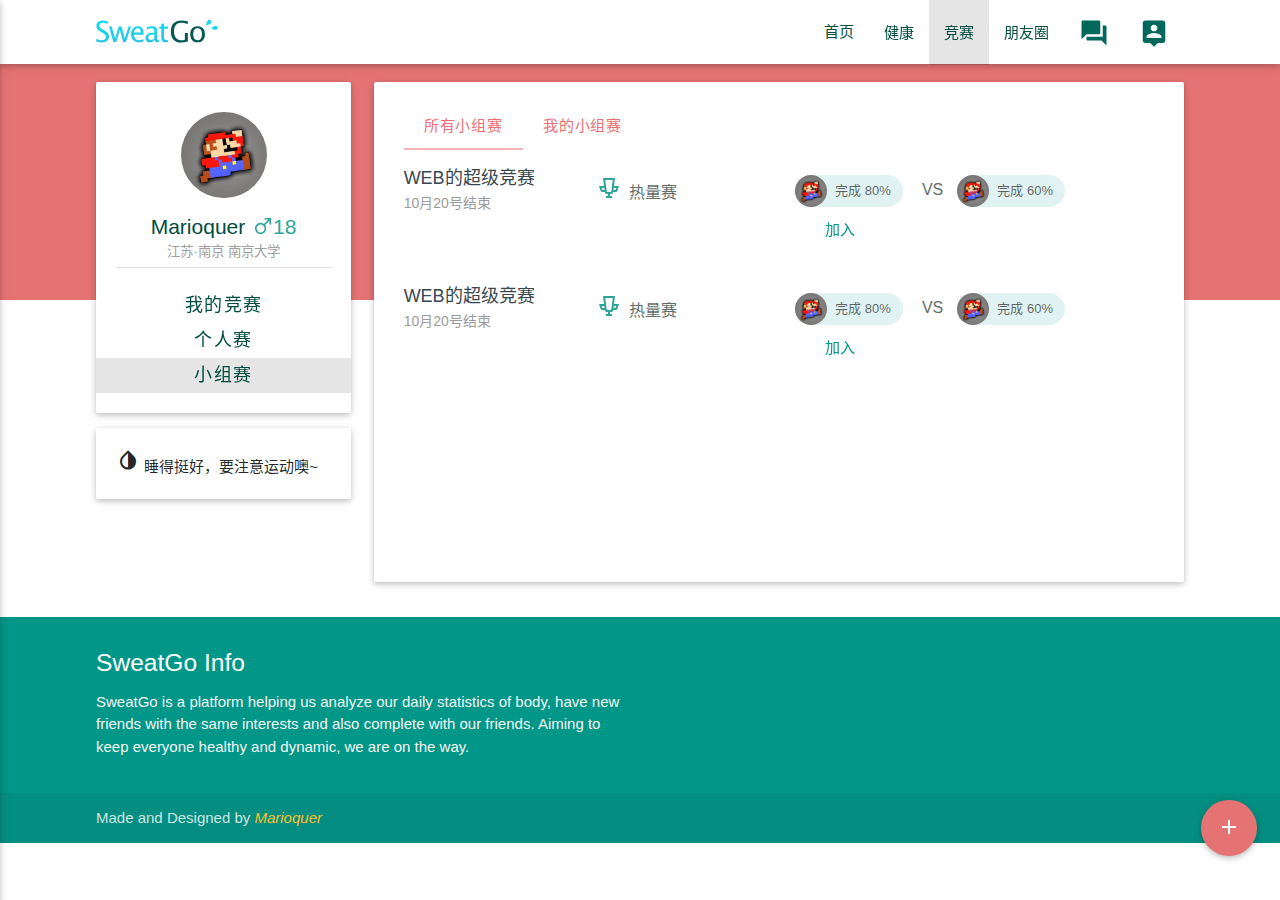
==== prototype/html/competitions-groups.html @ ed95698f "complete static page of "health","competition" and "moments"" ====
<!DOCTYPE html>
<html lang="zh-CN">

<head>
    <meta http-equiv="Content-Type" content="text/html; charset=UTF-8" />
    <meta name="viewport" content="width=device-width, initial-scale=1, maximum-scale=1.0, user-scalable=no" />
    <title>Sweat Go!!!</title>
    <!-- CSS  -->
    <link href="https://fonts.googleapis.com/icon?family=Material+Icons" rel="stylesheet">
    <link href="../css/materialize.css" type="text/css" rel="stylesheet" media="screen,projection">
    <link href="../css/index.css" type="text/css" rel="stylesheet">
    <link href="../css/common.css" type="text/css" rel="stylesheet"> </head>

<body class="min-height-700">
    <div class="back-color" style="background-color: #e57373;"></div>
    <nav class="white" role="navigation">
        <div class="nav-wrapper container">
            <a href="#" class="brand-logo"><img class="responsive-img" src="../image/logo.svg" alt=""></a>
            <ul class="right hide-on-med-and-down">
                <li><a href="index.html" class="teal-text text-darken-4">首页</a></li>
                <li><a href="health-exercise.html" class="waves-effect waves-light teal-text text-darken-4">健康</a></li>
                <li class="active"><a href="competitions-joined.html" class="waves-effect waves-light teal-text text-darken-4">竞赛</a></li>
                <li><a href="moments-all.html" class="waves-effect waves-light teal-text text-darken-4">朋友圈</a></li>
                <li><a href="messages.html" class="waves-effect waves-light teal-text text-darken-3"><i class="material-icons">question_answer</i></a></li>
                <li><a href="personal.html" class="waves-effect waves-light teal-text text-darken-3"><i class="material-icons">person_pin</i></a></li>
            </ul>
            <!--begin sidenav-->
            <ul id="nav-mobile" class="side-nav">
                <li>
                    <div class="userView"> <img class="background" src="../image/background.jpg">
                        <a href="#!"><img class="circle" src="../image/mario.jpg"></a> <a href="#!"><span class="white-text name">Marioquer</span></a> <span class="white-text email"></span> </div>
                </li>
                <ul>
                    <li><a href="index.html" class="waves-effect waves-teal teal-text text-darken-4 ">首 页 &nbsp;&nbsp;Home</a></li>
                </ul>
                <ul>
                    <li><a href="" class="waves-effect waves-teal teal-text text-darken-4 ">健 康 &nbsp;&nbsp;Health</a></li>
                    <li><a href="health-exercise.html" class="hin-text grey-text">&nbsp;&nbsp;运动统计 &nbsp;&nbsp;Exercise</a></li>
                    <li><a href="health-body.html" class="thin-text grey-text">&nbsp;&nbsp;身体指标 &nbsp;&nbsp;Body</a></li>
                    <li><a href="health-sleep.html" class="thin-text grey-text">&nbsp;&nbsp;睡眠状况 &nbsp;&nbsp;Sleep</a></li>
                </ul>
                <ul>
                    <li><a href="" class="waves-effect waves-teal teal-text text-darken-4 ">竞 赛 &nbsp;&nbsp;Competitions</a></li>
                    <li><a href="competition-joined.html" class="thin-text grey-text">&nbsp;&nbsp;我的竞赛 &nbsp;&nbsp;Joined</a></li>
                    <li><a href="competition-individual.html" class="thin-text grey-text">&nbsp;&nbsp;个人赛 &nbsp;&nbsp;Individual</a></li>
                    <li class="active"><a href="competition-groups.html" class="thin-text grey-text">&nbsp;&nbsp;小组赛 &nbsp;&nbsp;Groups</a></li>
                </ul>
                <ul>
                    <li><a href="" class="waves-effect waves-teal teal-text text-darken-4 ">朋友圈 &nbsp;&nbsp;Moments</a></li>
                    <li><a href="moments-all.html" class="thin-text grey-text">&nbsp;&nbsp;全部动态 &nbsp;&nbsp;All</a></li>
                    <li><a href="moments-friends-post.html" class="thin-text grey-text">&nbsp;&nbsp;好友动态 &nbsp;&nbsp;Friends post</a></li>
                    <li><a href="moments-friends.html" class="thin-text grey-text">&nbsp;&nbsp;我的好友 &nbsp;&nbsp;Friends</a></li>
                    <li><a href="moments-published.html" class="thin-text grey-text">&nbsp;&nbsp;我的发布 &nbsp;&nbsp;Published</a></li>
                    <li><a href="moments-comments.html" class="thin-text grey-text">&nbsp;&nbsp;收到评论 &nbsp;&nbsp;Comments</a></li>
                    <li><a href="moments-likes.html" class="thin-text grey-text">&nbsp;&nbsp;收到的赞 &nbsp;&nbsp;Likes</a></li>
                </ul>
                <ul>
                    <li><a href="lessons.html" class="waves-effect waves-teal teal-text text-darken-4 ">教程 &nbsp;&nbsp;Lessons</a></li>
                </ul>
            </ul> <a href="#" data-activates="nav-mobile" class="button-collapse active teal-text text-darken-4"><i class="material-icons">menu</i></a> </div>
        <!--end sidenav-->
    </nav>
    <!--    <div class="background" style="height:30px;background-color:#333;"> </div>-->
    <div class="container margin-top-10">
        <div class="row">
            <div class="col l3 m4 s12" id="userInfo">
                <div class="card white padding-bottom-20">
                    <div class="card-content center">
                        <div class="image-container"><img src="../image/mario.jpg" alt="" class="responsive-img circle"></div>
                        <div class="my-userName teal-text text-darken-4">Marioquer <img style="margin-left:4px;" src="../icons/boy.svg" alt=""><span>18</span></div>
                        <div class="my-userInfo">江苏·南京 南京大学</div>
                        <div class="divider"></div>
                    </div>
                    <ul class="left-list">
                        <li><a href="competitions-joined.html" class="waves-effect waves-teal teal-text text-darken-4 center">我的竞赛</a></li>
                        <li><a href="competitions-individual.html" class="waves-effect waves-teal teal-text text-darken-4 center">个人赛</a></li>
                        <li class="active"><a href="competitions-groups.html" class="waves-effect waves-teal teal-text text-darken-4 center">小组赛</a></li>
                    </ul>
                </div>
                <div class="card white">
                    <div class="card-content">
                        <p><i class="material-icons">invert_colors</i> 睡得挺好，要注意运动噢~</p>
                    </div>
                </div>
            </div>
            <div class="col l9 m8 s12">
                <div class="card white">
                    <div class="card-content margin-left-10 min-height-500">
                        <div class="row">
                            <div class="col m4 s12">
                                <ul class="tabs">
                                    <li class="tab col s6"><a class="active" href="#all">所有小组赛</a></li>
                                    <li class="tab col s6"><a href="#mine">我的小组赛</a></li>
                                </ul>
                            </div>
                            <div id="all" class="col s12">
                                <div class="row">
                                    <div class="col m3 s12 list-info">
                                        <div class="game-name blue-grey-text text-darken-3">WEB的超级竞赛</div>
                                        <div class="game-time">10月20号结束</div>
                                    </div>
                                    <div class="col m3 s12 list-info">
                                        <div class="game-class"><img src="../icons/cup.svg" alt="">
                                            <div class="game-class-name">热量赛</div>
                                        </div>
                                    </div>
                                    <div class="col m6 s12 list-info">
                                        <div class="chip inline"> <img src="../image/mario.jpg" alt="Contact Person"> 完成 80% </div> <span class="game-class margin-right-10 margin-left-10">VS</span>
                                        <div class="chip inline"> <img src="../image/mario.jpg" alt="Contact Person"> 完成 60% </div> <a class="waves-effect waves-teal btn-flat teal-text">加入</a> </div>
                                </div>
                                <div class="row">
                                    <div class="col m3 s12 list-info">
                                        <div class="game-name blue-grey-text text-darken-3">WEB的超级竞赛</div>
                                        <div class="game-time">10月20号结束</div>
                                    </div>
                                    <div class="col m3 s12 list-info">
                                        <div class="game-class"><img src="../icons/cup.svg" alt="">
                                            <div class="game-class-name">热量赛</div>
                                        </div>
                                    </div>
                                    <div class="col m6 s12 list-info">
                                        <div class="chip inline"> <img src="../image/mario.jpg" alt="Contact Person"> 完成 80% </div> <span class="game-class margin-right-10 margin-left-10">VS</span>
                                        <div class="chip inline"> <img src="../image/mario.jpg" alt="Contact Person"> 完成 60% </div> <a class="waves-effect waves-teal btn-flat teal-text">加入</a> </div>
                                </div>
                            </div>
                            <div id="mine" class="col s12">
                                <div class="row">
                                    <div class="col m3 s12 list-info">
                                        <div class="game-name blue-grey-text text-darken-3">WEB的超级竞赛</div>
                                        <div class="game-time">10月20号结束</div>
                                    </div>
                                    <div class="col m3 s12 list-info">
                                        <div class="game-class"><img src="../icons/cup.svg" alt="">
                                            <div class="game-class-name">热量赛</div>
                                        </div>
                                    </div>
                                    <div class="col m6 s12 list-info">
                                        <div class="chip inline"> <img src="../image/mario.jpg" alt="Contact Person"> 完成 80% </div> <span class="game-class margin-right-10 margin-left-10">VS</span>
                                        <div class="chip inline"> <img src="../image/mario.jpg" alt="Contact Person"> 完成 60% </div> <a class="waves-effect waves-teal btn-flat teal-text">查看</a> </div>
                                </div>
                            </div>
                        </div>
                    </div>
                </div>
                <div class="fixed-action-btn click-to-toggle" style="bottom: 45px; right: 24px;">
                    <a class="btn-floating btn-large red lighten-2 waves-effect waves-light"> <i class="large material-icons">add</i> </a>
                </div>
            </div>
        </div>
    </div>
    <footer class="page-footer teal">
        <div class="container">
            <div class="row">
                <div class="col l6 s12">
                    <h5 class="white-text">SweatGo Info</h5>
                    <p class="grey-text text-lighten-4 thin-text">SweatGo is a platform helping us analyze our daily statistics of body, have new friends with the same interests and also complete with our friends. Aiming to keep everyone healthy and dynamic, we are on the way.</p>
                </div>
            </div>
        </div>
        <div class="footer-copyright">
            <div class="container"> Made and Designed by <a class="yellow-text text-darken-2" href="https://github.com/marioquer"><em>Marioquer</em></a> </div>
        </div>
    </footer>
    <!--  Scripts-->
    <script src="https://code.jquery.com/jquery-2.1.1.min.js"></script>
    <script src="../js/materialize.js"></script>
    <script src="../js/init.js"></script>
</body>

</html>
---- prototype/css/index.css ----
.image-container{
    width: 40%;
    margin-top: 10px;
    margin-left: auto;
    margin-right: auto;
}
---- prototype/css/common.css ----
body {
    font-family: Helvetica, Tahoma, Arial, "PingFang SC", Heiti, “黑体”, “Microsoft YaHei”, “微软雅黑”, SimSun, “宋体”, sans-serif;
}

.thin-text {
    font-weight: 300;
}

.normal-text {
    font-weight: 500;
}

.bold-text {
    font-weight: 800;
}

.padding-left-10 {
    padding-left: 10px;
}

.padding-left-30 {
    padding-left: 30px;
}

.padding-bottom-20 {
    padding-bottom: 20px;
}

.margin-left-10 {
    margin-left: 10px;
}

.margin-right-10 {
    margin-right: 10px;
}

.margin-left-30 {
    margin-left: 30px;
}

.margin-top-10 {
    margin-top: 10px;
}

.min-height-500 {
    min-height: 500px;
}

.min-height-700 {
    min-height: 700px;
}

@media only screen and (max-width:601px) {
    #userInfo {
        display: none;
    }
}

.my-userName {
    font-size: 1.4em;
    margin-top: 6px;
    text-align: center;
}

.my-userName span {
    font-size: 1em;
    color: #2FA59A;
    font-weight: 300;
    margin-left: 2px;
}

.user-backColor {
    position: absolute;
    top: 0;
    left: 0;
    height: 180px;
}

.my-info li {
    font-size: 1.3em;
    margin-top: 5px;
}

.inline {
    display: inline-block;
}

.list-info {
    margin-top: 16px;
}

.game-name {
    font-size: 18px;
    line-height: 24px;
    coloc: #596564;
}

.game-time {
    margin-top: 4px;
    font-size: 14px;
    font-weight: 300;
    line-height: 18px;
    color: #9B9B9B;
}

.game-class {
    display: inline-block;
    margin-top: 12px;
    color: #626E6A;
    font-size: 16px;
    font-weight: 300;
}

.game-class-name {
    display: inline-block;
    margin-left: 5px;
    padding-bottom: 4px;
}

.moment-time {
    margin-top: 8px;
    font-size: 14px;
    line-height: 18px;
    color: #9B9B9B;
}

.moment-intent {
    padding: 4px;
}

.back-color {
    width: 100%;
    height: 300px;
    position: absolute;
    top: 0;
    left: 0;
    z-index: -1;
}

.my-userInfo {
    font-size: 0.9em;
    color: #a0a0a0;
    font-weight: 300;
}

.left-list {
    margin-top: 0;
    margin-bottom: 0;
    letter-spacing: 0.1em;
}

.left-list li a {
    width: 100%;
    height: 35px;
    font-size: 1.2em;
    line-height: 35px;
}

ul li.active {
    background-color: rgba(0, 0, 0, 0.1);
}

ul li:hover {
    background-color: rgba(0, 0, 0, 0.05);
}
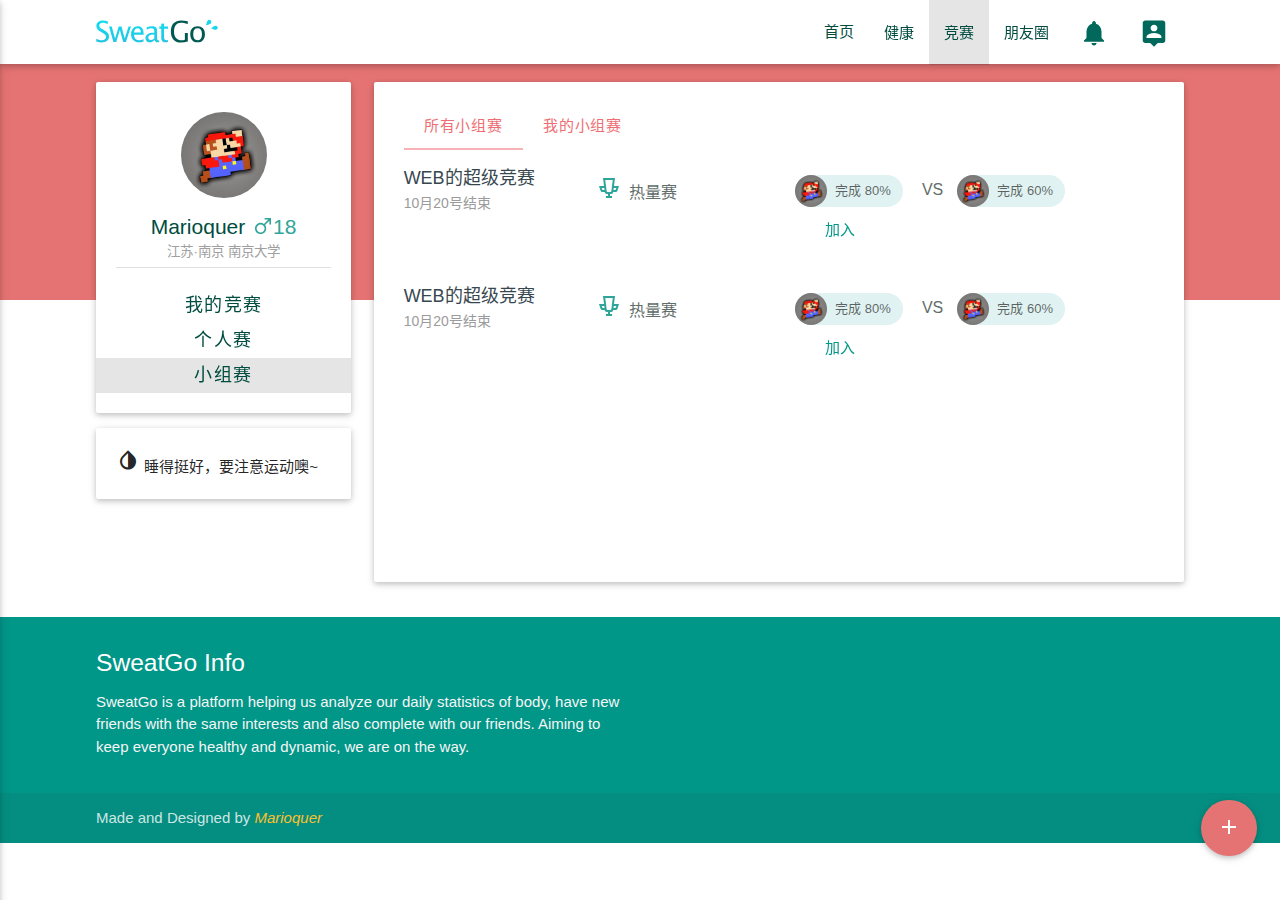
==== commit d3c0cdc2: "complete static pages of "messages","personal" and "moments"" ====
--- a/prototype/html/competitions-groups.html
+++ b/prototype/html/competitions-groups.html
@@ -6,7 +6,6 @@
     <meta name="viewport" content="width=device-width, initial-scale=1, maximum-scale=1.0, user-scalable=no" />
     <title>Sweat Go!!!</title>
     <!-- CSS  -->
-    <link href="https://fonts.googleapis.com/icon?family=Material+Icons" rel="stylesheet">
     <link href="../css/materialize.css" type="text/css" rel="stylesheet" media="screen,projection">
     <link href="../css/index.css" type="text/css" rel="stylesheet">
     <link href="../css/common.css" type="text/css" rel="stylesheet"> </head>
@@ -21,7 +20,7 @@
                 <li><a href="health-exercise.html" class="waves-effect waves-light teal-text text-darken-4">健康</a></li>
                 <li class="active"><a href="competitions-joined.html" class="waves-effect waves-light teal-text text-darken-4">竞赛</a></li>
                 <li><a href="moments-all.html" class="waves-effect waves-light teal-text text-darken-4">朋友圈</a></li>
-                <li><a href="messages.html" class="waves-effect waves-light teal-text text-darken-3"><i class="material-icons">question_answer</i></a></li>
+                <li><a href="messages.html" class="waves-effect waves-light teal-text text-darken-3"><i class="material-icons">notifications</i></a></li>
                 <li><a href="personal.html" class="waves-effect waves-light teal-text text-darken-3"><i class="material-icons">person_pin</i></a></li>
             </ul>
             <!--begin sidenav-->
@@ -41,9 +40,9 @@
                 </ul>
                 <ul>
                     <li><a href="" class="waves-effect waves-teal teal-text text-darken-4 ">竞 赛 &nbsp;&nbsp;Competitions</a></li>
-                    <li><a href="competition-joined.html" class="thin-text grey-text">&nbsp;&nbsp;我的竞赛 &nbsp;&nbsp;Joined</a></li>
-                    <li><a href="competition-individual.html" class="thin-text grey-text">&nbsp;&nbsp;个人赛 &nbsp;&nbsp;Individual</a></li>
-                    <li class="active"><a href="competition-groups.html" class="thin-text grey-text">&nbsp;&nbsp;小组赛 &nbsp;&nbsp;Groups</a></li>
+                    <li><a href="competitions-joined.html" class="thin-text grey-text">&nbsp;&nbsp;我的竞赛 &nbsp;&nbsp;Joined</a></li>
+                    <li><a href="competitions-individual.html" class="thin-text grey-text">&nbsp;&nbsp;个人赛 &nbsp;&nbsp;Individual</a></li>
+                    <li class="active"><a href="competitions-groups.html" class="thin-text grey-text">&nbsp;&nbsp;小组赛 &nbsp;&nbsp;Groups</a></li>
                 </ul>
                 <ul>
                     <li><a href="" class="waves-effect waves-teal teal-text text-darken-4 ">朋友圈 &nbsp;&nbsp;Moments</a></li>
--- a/prototype/css/common.css
+++ b/prototype/css/common.css
@@ -2,6 +2,38 @@
     font-family: Helvetica, Tahoma, Arial, "PingFang SC", Heiti, “黑体”, “Microsoft YaHei”, “微软雅黑”, SimSun, “宋体”, sans-serif;
 }
 
+@font-face {
+    font-family: 'Material Icons';
+    font-style: normal;
+    font-weight: 400;
+    src: url(../fonts/google-icons/MaterialIcons-Regular.eot);
+    /* For IE6-8 */
+    src: local('Material Icons'), local('MaterialIcons-Regular'), url(../fonts/google-icons/MaterialIcons-Regular.woff2) format('woff2'), url(../fonts/google-icons/MaterialIcons-Regular.woff) format('woff'), url(../fonts/google-icons/MaterialIcons-Regular.ttf) format('truetype');
+}
+
+.material-icons {
+    font-family: 'Material Icons';
+    font-weight: normal;
+    font-style: normal;
+    font-size: 24px;
+    /* Preferred icon size */
+    display: inline-block;
+    line-height: 1;
+    text-transform: none;
+    letter-spacing: normal;
+    word-wrap: normal;
+    white-space: nowrap;
+    direction: ltr;
+    /* Support for all WebKit browsers. */
+    -webkit-font-smoothing: antialiased;
+    /* Support for Safari and Chrome. */
+    text-rendering: optimizeLegibility;
+    /* Support for Firefox. */
+    -moz-osx-font-smoothing: grayscale;
+    /* Support for IE. */
+    font-feature-settings: 'liga';
+}
+
 .thin-text {
     font-weight: 300;
 }
@@ -40,6 +72,10 @@
 
 .margin-top-10 {
     margin-top: 10px;
+}
+
+.margin-top-40 {
+    margin-top: 40px;
 }
 
 .min-height-500 {
@@ -160,6 +196,35 @@
     background-color: rgba(0, 0, 0, 0.1);
 }
 
-ul li:hover {
+.left-list li:hover {
     background-color: rgba(0, 0, 0, 0.05);
+}
+
+.rank-item {
+    height: 30px;
+}
+
+.rank-name {
+    font-size: 16px;
+    cursor: pointer;
+}
+
+.rank {
+    font-size: 16px;
+}
+
+#refreshButton {
+    width: 24px;
+    height: 24px;
+    border-radius: 4px;
+    cursor: pointer;
+    margin-right: 4px;
+    margin-top: 7px;
+    transition: .3s;
+    -webkit-transition: .3s;
+    -mozilla-transition: .3s;
+}
+
+#refreshButton:hover {
+    background-color: rgba(0, 0, 0, 0.1);
 }